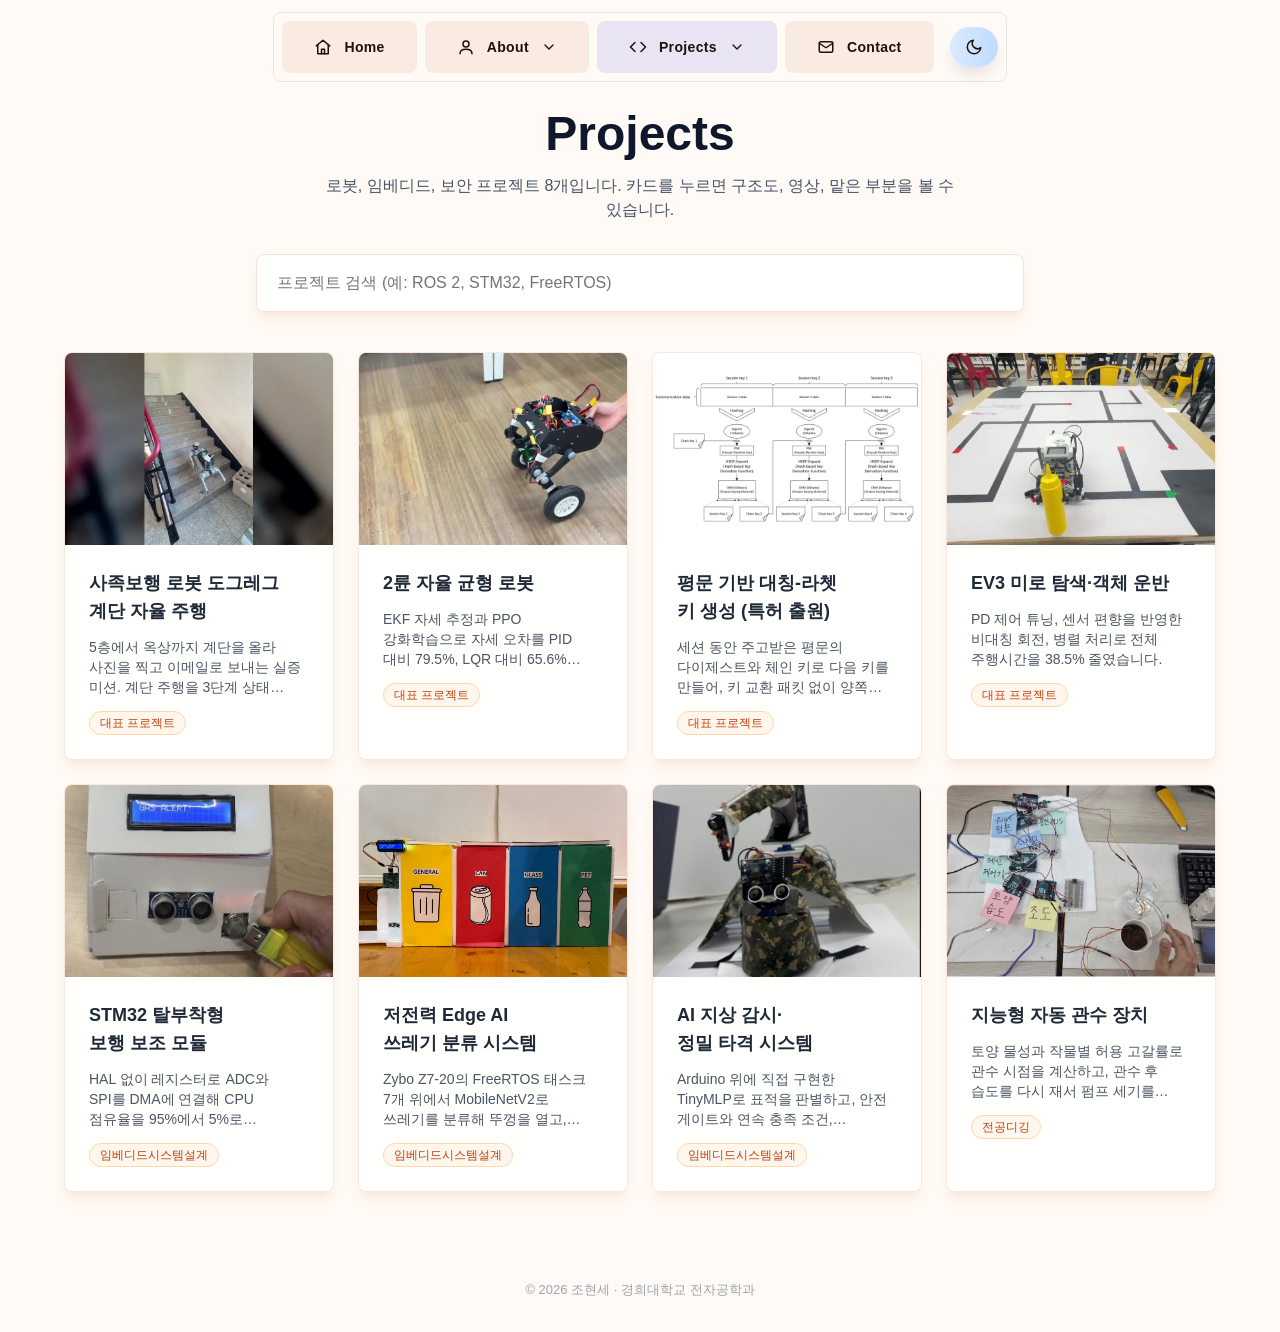
==== projects.html @ a8fcfc3b "포트폴리오 사이트 첫 배포 Co-Authored-By: Claude Opus 5.5 <noreply@anthropic.com> Claude-Session: https://claud" ====
<!doctype html>
<html lang="ko">
<head>
<meta charset="utf-8">
<meta name="viewport" content="width=device-width, initial-scale=1, viewport-fit=cover">
<title>Projects · 조현세</title>
<meta name="description" content="조현세의 로봇, 임베디드, 보안 프로젝트 목록">
<meta property="og:title" content="Projects · 조현세">
<meta property="og:description" content="조현세의 로봇, 임베디드, 보안 프로젝트 목록">
<meta property="og:image" content="https://hyuns-git.github.io/assets/media/go2-card.jpg">
<meta property="og:type" content="website">
<meta name="theme-color" content="#fffaf5">
<script>try{var t=localStorage.getItem('theme');if(t==='dark'||t==='light')document.documentElement.setAttribute('data-theme',t);}catch(e){}</script>
<link rel="stylesheet" href="assets/style.css">
</head>
<body>
<div class="nav-wrap">
<nav class="nav" aria-label="주요 메뉴">
<ul class="nav-items">
<li><a class="tile" href="index.html"><svg class="i" viewBox="0 0 24 24" aria-hidden="true"><path d="M3 10.5 12 3l9 7.5"/><path d="M5 9.5V21h14V9.5"/><path d="M10 21v-6h4v6"/></svg><span class="lbl">Home</span></a></li>
<li class="dd"><button class="tile" type="button" aria-expanded="false"><svg class="i" viewBox="0 0 24 24" aria-hidden="true"><circle cx="12" cy="8" r="4"/><path d="M4 21c0-4 3.6-6 8-6s8 2 8 6"/></svg><span class="lbl">About</span><svg class="i chev" viewBox="0 0 24 24" aria-hidden="true"><path d="m6 9 6 6 6-6"/></svg></button>
<ul class="menu">
<li><a href="resume.html">이력서</a></li>
<li><a href="contact.html">연락처</a></li>
<li class="sep" role="separator"></li>
<li><a href="https://github.com/hyuns-git">GitHub ↗</a></li>
</ul></li>
<li class="dd"><button class="tile" type="button" aria-expanded="false" aria-current="page"><svg class="i" viewBox="0 0 24 24" aria-hidden="true"><path d="m16 18 6-6-6-6"/><path d="m8 6-6 6 6 6"/></svg><span class="lbl">Projects</span><svg class="i chev" viewBox="0 0 24 24" aria-hidden="true"><path d="m6 9 6 6 6-6"/></svg></button>
<ul class="menu">
<li><a href="projects.html">전체 프로젝트</a></li>
<li class="sep" role="separator"></li>
<li><a href="projects/go2-stair.html">사족보행 로봇 도그레그 계단 자율 주행</a></li><li><a href="projects/balance-robot.html">2륜 자율 균형 로봇</a></li><li><a href="projects/patent.html">평문 기반 대칭-라쳇 키 생성 (특허 출원)</a></li><li><a href="projects/ev3.html">EV3 미로 탐색·객체 운반</a></li><li><a href="projects/walking-assist.html">STM32 탈부착형 보행 보조 모듈</a></li><li><a href="projects/edge-ai-trash.html">저전력 Edge AI 쓰레기 분류 시스템</a></li><li><a href="projects/turret.html">AI 지상 감시·정밀 타격 시스템</a></li><li><a href="projects/smart-irrigation.html">지능형 자동 관수 장치</a></li>
</ul></li>
<li><a class="tile" href="contact.html"><svg class="i" viewBox="0 0 24 24" aria-hidden="true"><rect x="3" y="5" width="18" height="14" rx="2"/><path d="m3 7 9 6 9-6"/></svg><span class="lbl">Contact</span></a></li>
</ul>
<button class="theme" type="button" aria-label="다크 모드 전환"><svg class="i moon" viewBox="0 0 24 24" aria-hidden="true"><path d="M21 12.8A9 9 0 1 1 11.2 3a7 7 0 0 0 9.8 9.8z"/></svg><svg class="i sun" viewBox="0 0 24 24" aria-hidden="true"><circle cx="12" cy="12" r="4"/><path d="M12 2v2M12 20v2M4.9 4.9l1.4 1.4M17.7 17.7l1.4 1.4M2 12h2M20 12h2M4.9 19.1l1.4-1.4M17.7 6.3l1.4-1.4"/></svg></button>
</nav>
</div>
<main class="page">
<div class="list-h">
  <h1>Projects</h1>
  <p>로봇, 임베디드, 보안 프로젝트 8개입니다. 카드를 누르면 구조도, 영상, 맡은 부분을 볼 수 있습니다.</p>
</div>
<input class="search" id="q" type="search" placeholder="프로젝트 검색 (예: ROS 2, STM32, FreeRTOS)" aria-label="프로젝트 검색">
<ul class="grid" id="grid">
<li data-q="사족보행 로봇 도그레그 계단 자율 주행 5층에서 옥상까지 계단을 올라 사진을 찍고 이메일로 보내는 실증 미션. 계단 주행을 3단계 상태 머신과 다중 안전장치로 설계했습니다. ros 2 jetson orin lidar imu python 대표 프로젝트"><a class="card" href="projects/go2-stair.html">
  <img src="assets/media/go2-card.jpg" alt="" loading="lazy">
  <div class="body"><h3>사족보행 로봇 도그레그 계단 자율 주행</h3><p>5층에서 옥상까지 계단을 올라 사진을 찍고 이메일로 보내는 실증 미션. 계단 주행을 3단계 상태 머신과 다중 안전장치로 설계했습니다.</p><span class="grp">대표 프로젝트</span></div>
</a></li>
<li data-q="2륜 자율 균형 로봇 ekf 자세 추정과 ppo 강화학습으로 자세 오차를 pid 대비 79.5%, lqr 대비 65.6% 줄였습니다. ros 2 esp32 raspberry pi 5 ekf ppo 대표 프로젝트"><a class="card" href="projects/balance-robot.html">
  <img src="assets/media/balance-card.jpg" alt="" loading="lazy">
  <div class="body"><h3>2륜 자율 균형 로봇</h3><p>EKF 자세 추정과 PPO 강화학습으로 자세 오차를 PID 대비 79.5%, LQR 대비 65.6% 줄였습니다.</p><span class="grp">대표 프로젝트</span></div>
</a></li>
<li data-q="평문 기반 대칭-라쳇 키 생성 (특허 출원) 세션 동안 주고받은 평문의 다이제스트와 체인 키로 다음 키를 만들어, 키 교환 패킷 없이 양쪽 키를 갱신하는 구조입니다. hkdf hmac merkle tree sha-256 대표 프로젝트"><a class="card" href="projects/patent.html">
  <img class="fig" src="assets/media/pat-chain.jpg" alt="" loading="lazy">
  <div class="body"><h3>평문 기반 대칭-라쳇 키 생성 (특허 출원)</h3><p>세션 동안 주고받은 평문의 다이제스트와 체인 키로 다음 키를 만들어, 키 교환 패킷 없이 양쪽 키를 갱신하는 구조입니다.</p><span class="grp">대표 프로젝트</span></div>
</a></li>
<li data-q="ev3 미로 탐색·객체 운반 pd 제어 튜닝, 센서 편향을 반영한 비대칭 회전, 병렬 처리로 전체 주행시간을 38.5% 줄였습니다. pd 제어 병렬 처리 lego ev3 대표 프로젝트"><a class="card" href="projects/ev3.html">
  <img src="assets/media/ev3-card.jpg" alt="" loading="lazy">
  <div class="body"><h3>EV3 미로 탐색·객체 운반</h3><p>PD 제어 튜닝, 센서 편향을 반영한 비대칭 회전, 병렬 처리로 전체 주행시간을 38.5% 줄였습니다.</p><span class="grp">대표 프로젝트</span></div>
</a></li>
<li data-q="stm32 탈부착형 보행 보조 모듈 hal 없이 레지스터로 adc와 spi를 dma에 연결해 cpu 점유율을 95%에서 5%로 낮췄습니다. 낙상, 가스, 장애물 경보. stm32 dma spi adc 임베디드시스템설계"><a class="card" href="projects/walking-assist.html">
  <img src="assets/media/p2-gas.jpg" alt="" loading="lazy">
  <div class="body"><h3>STM32 탈부착형 보행 보조 모듈</h3><p>HAL 없이 레지스터로 ADC와 SPI를 DMA에 연결해 CPU 점유율을 95%에서 5%로 낮췄습니다. 낙상, 가스, 장애물 경보.</p><span class="grp">임베디드시스템설계</span></div>
</a></li>
<li data-q="저전력 edge ai 쓰레기 분류 시스템 zybo z7-20의 freertos 태스크 7개 위에서 mobilenetv2로 쓰레기를 분류해 뚜껑을 열고, 적재량은 웹에서 봅니다. 분류 정확도 72.3%. freertos tflite micro mobilenetv2 flask 임베디드시스템설계"><a class="card" href="projects/edge-ai-trash.html">
  <img src="assets/media/p3-system.jpg" alt="" loading="lazy">
  <div class="body"><h3>저전력 Edge AI 쓰레기 분류 시스템</h3><p>Zybo Z7-20의 FreeRTOS 태스크 7개 위에서 MobileNetV2로 쓰레기를 분류해 뚜껑을 열고, 적재량은 웹에서 봅니다. 분류 정확도 72.3%.</p><span class="grp">임베디드시스템설계</span></div>
</a></li>
<li data-q="ai 지상 감시·정밀 타격 시스템 arduino 위에 직접 구현한 tinymlp로 표적을 판별하고, 안전 게이트와 연속 충족 조건, 쿨다운으로 오발을 막았습니다. arduino i2c timer pwm tinymlp 임베디드시스템설계"><a class="card" href="projects/turret.html">
  <img src="assets/media/p1-built.jpg" alt="" loading="lazy">
  <div class="body"><h3>AI 지상 감시·정밀 타격 시스템</h3><p>Arduino 위에 직접 구현한 TinyMLP로 표적을 판별하고, 안전 게이트와 연속 충족 조건, 쿨다운으로 오발을 막았습니다.</p><span class="grp">임베디드시스템설계</span></div>
</a></li>
<li data-q="지능형 자동 관수 장치 토양 물성과 작물별 허용 고갈률로 관수 시점을 계산하고, 관수 후 습도를 다시 재서 펌프 세기를 스스로 맞추는 장치. 최우수상. arduino i2c 멀티마스터 pwm 피드백 제어 전공디깅"><a class="card" href="projects/smart-irrigation.html">
  <img src="assets/media/dg-setup.jpg" alt="" loading="lazy">
  <div class="body"><h3>지능형 자동 관수 장치</h3><p>토양 물성과 작물별 허용 고갈률로 관수 시점을 계산하고, 관수 후 습도를 다시 재서 펌프 세기를 스스로 맞추는 장치. 최우수상.</p><span class="grp">전공디깅</span></div>
</a></li>
</ul>
<p class="empty" id="empty" hidden>검색 결과가 없습니다.</p>
</main>
<footer class="foot">© 2026 조현세 · 경희대학교 전자공학과</footer>
<script src="assets/site.js"></script>
</body>
</html>
---- assets/style.css ----
/* Layout: floating tile nav, centered hero, stat cards, blue feature cards, 4-col project grid,
   TOC + article card, mint resume cards. Measured from quantumnovice.github.io (cream bg, #c2410c). */
:root{
  --bg:#fffaf5; --fg:#1c1209;
  --accent:#c2410c; --accent-alt:#5e5ce6;
  --blue-100:#dbeafe; --blue-200:#bfdbfe; --blue-400:#60a5fa; --blue-600:#2563eb;
  --gray-400:#9ca3af; --gray-600:#4b5563; --gray-800:#1f2937; --slate-600:#475569; --slate-900:#0f172a;
  --card:rgba(255,255,255,.85); --card-solid:#ffffff; --nav-line:#e5e7eb;
  --tile:rgba(194,65,12,.08); --tile-on:rgba(94,92,230,.14);
  --teal-bg:#f0fdf9; --teal-line:#ccfbf1; --teal-700:#0f766e; --teal-800:#115e59; --teal-pill:#ccfbf1;
  --pill-bg:#fff7ed; --pill-line:#fed7aa;
  --shadow:0 10px 15px -3px rgba(194,65,12,.08),0 4px 6px -4px rgba(194,65,12,.08);
  /* diagram tokens */
  --surface:#ffffff; --rule:#eadfd5; --ink:var(--fg); --ink-2:#6b5f55; --ink-3:#a0938a;
  --laser:var(--accent); --laser-dim:rgba(194,65,12,.08); --warn:#dc2626;
  --font:-apple-system,BlinkMacSystemFont,"Segoe UI",Roboto,"Apple SD Gothic Neo","Malgun Gothic","Noto Sans KR",Oxygen,Ubuntu,Cantarell,"Helvetica Neue",sans-serif;
  --mono:ui-monospace,SFMono-Regular,Menlo,Consolas,monospace;
  color-scheme:light;
}
:root[data-theme="dark"]{
  --bg:#0b1020; --fg:#e8e6e3;
  --accent:#f97316; --accent-alt:#8b8aff;
  --blue-100:rgba(255,255,255,.03); --blue-200:rgba(255,255,255,.06); --blue-400:#7cb4ff; --blue-600:#93c5fd;
  --gray-400:#6b7280; --gray-600:#cbd5e1; --gray-800:#f1f5f9; --slate-600:#cbd5e1; --slate-900:#ffffff;
  --card:rgba(255,255,255,.03); --card-solid:#121831; --nav-line:rgba(255,255,255,.1);
  --tile:rgba(255,255,255,.04); --tile-on:rgba(139,138,255,.18);
  --teal-bg:rgba(45,212,191,.06); --teal-line:rgba(45,212,191,.18); --teal-700:#5eead4; --teal-800:#99f6e4; --teal-pill:rgba(45,212,191,.15);
  --pill-bg:rgba(249,115,22,.12); --pill-line:rgba(249,115,22,.3);
  --shadow:0 10px 25px -5px rgba(0,0,0,.4);
  --surface:#121831; --rule:#2a3150; --ink-2:#aab0c4; --ink-3:#6f7690; --laser-dim:rgba(249,115,22,.12); --warn:#f87171;
  color-scheme:dark;
}

:root{--faint:var(--ink-3)}
*{box-sizing:border-box}
[hidden]{display:none!important}
html{scroll-behavior:smooth}
body{margin:0;background:var(--bg);color:var(--fg);font-family:var(--font);font-size:16px;line-height:1.5;
  -webkit-font-smoothing:antialiased;word-break:keep-all;overflow-wrap:anywhere;
  padding-left:max(16px,env(safe-area-inset-left,0px));padding-right:max(16px,env(safe-area-inset-right,0px))}
a{color:inherit;text-decoration:none}
img,video{max-width:100%}
h1,h2,h3,h4{margin:0;text-wrap:balance}
p{margin:0}
svg.i{width:18px;height:18px;flex:none;fill:none;stroke:currentColor;stroke-width:2;stroke-linecap:round;stroke-linejoin:round}
a:focus-visible,button:focus-visible,input:focus-visible{outline:2px solid var(--accent);outline-offset:2px}

/* ---------- floating nav ---------- */
.nav-wrap{position:fixed;top:calc(12px + env(safe-area-inset-top,0px));left:0;right:0;z-index:50;display:flex;justify-content:center;
  padding-left:max(12px,env(safe-area-inset-left,0px));padding-right:max(12px,env(safe-area-inset-right,0px));pointer-events:none}
.nav{pointer-events:auto;display:flex;align-items:center;gap:8px;padding:8px;border:1px solid var(--nav-line);border-radius:8px;
  background:rgba(255,250,245,.72);backdrop-filter:blur(40px);-webkit-backdrop-filter:blur(40px);max-width:100%}
:root[data-theme="dark"] .nav{background:rgba(11,16,32,.72);box-shadow:0 25px 50px -12px rgba(0,0,0,.5)}
.nav-items{display:flex;gap:8px;list-style:none;margin:0;padding:0}
.nav-items > li{position:relative}
.tile{display:flex;align-items:center;gap:12px;padding:16px 32px;border-radius:8px;background:var(--tile);color:var(--fg);
  font:600 14px/20px var(--font);letter-spacing:.025em;border:0;cursor:pointer;white-space:nowrap;transition:transform .3s ease-out,background .3s}
.tile:hover{transform:translateY(-2px)}
.tile[aria-current="page"]{background:var(--tile-on)}
.tile .chev{width:16px;height:16px;transition:transform .2s}
.dd[data-open] .chev{transform:rotate(180deg)}
.menu{position:absolute;top:calc(100% + 8px);left:0;min-width:300px;list-style:none;margin:0;padding:8px;border:1px solid var(--nav-line);
  border-radius:8px;background:var(--card-solid);box-shadow:0 20px 40px -12px rgba(28,18,9,.25);display:none}
.dd[data-open] .menu{display:block}
.menu a{display:block;padding:9px 12px;border-radius:6px;font-size:14px;color:var(--fg)}
.menu a:hover{background:var(--tile)}
.menu .sep{height:1px;background:var(--nav-line);margin:6px 4px}
.theme{margin-left:8px;display:flex;align-items:center;justify-content:center;width:48px;height:40px;border-radius:999px;border:0;cursor:pointer;
  background:linear-gradient(to right,#dbeafe,#bfdbfe);color:#1c1209;box-shadow:0 10px 15px -3px rgba(0,0,0,.1)}
:root[data-theme="dark"] .theme{background:linear-gradient(to right,#374151,#1f2937);color:#fde68a}
.theme .sun{display:none}
:root[data-theme="dark"] .theme .sun{display:block}
:root[data-theme="dark"] .theme .moon{display:none}

.page{max-width:1152px;margin:0 auto;padding-top:calc(110px + env(safe-area-inset-top,0px));padding-bottom:64px}

/* ---------- home hero ---------- */
.hero{text-align:center;padding-top:10px}
.ring{width:128px;height:128px;margin:0 auto 32px;border-radius:50%;padding:4px;
  background:linear-gradient(to bottom right,var(--accent-alt),var(--accent));box-shadow:0 25px 50px -12px rgba(0,0,0,.25)}
.ring > span{width:100%;height:100%;border-radius:50%;display:flex;align-items:center;justify-content:center;background:var(--bg)}
.ring > span > span{width:112px;height:112px;border-radius:50%;overflow:hidden;display:flex;align-items:center;justify-content:center;
  background:#1e293b;color:#fff;font:700 40px/1 var(--font)}
.ring img{width:100%;height:100%;object-fit:cover}
.hero h1{font:400 24px/30px var(--font);color:var(--accent)}
.hero .loc{display:inline-flex;align-items:center;gap:4px;font-size:14px;line-height:20px;margin-top:0}
.hero .loc svg{width:14px;height:14px;color:#e11d48}
.hero .role{font-size:14px;line-height:20px}
.cta{display:flex;flex-wrap:wrap;justify-content:center;gap:8px;margin:48px 0 40px}
.btn{display:inline-flex;align-items:center;justify-content:center;gap:12px;padding:16px 32px;border-radius:8px;font:600 16px/24px var(--font);transition:transform .3s,box-shadow .3s,background .3s}
.btn:hover{transform:scale(1.05)}
.btn.primary{background:var(--accent);color:#fff}
.btn.primary:hover{box-shadow:0 25px 50px -12px rgba(194,65,12,.45)}
.btn.primary:hover .i{transform:translateX(4px)}
.btn .i{transition:transform .3s}
.btn.soft{background:var(--blue-100);border:1px solid rgba(0,0,0,.2);color:var(--fg)}
.btn.soft:hover{background:var(--blue-200)}
:root[data-theme="dark"] .btn.soft{border-color:rgba(255,255,255,.2)}
.social{display:flex;justify-content:center;gap:24px}
.social a{display:flex;padding:16px;border:1px solid rgba(0,0,0,.2);border-radius:8px;background:rgba(255,255,255,.05);transition:transform .3s,border-color .3s,color .3s}
.social a:hover{transform:scale(1.1);border-color:rgba(0,0,0,.4);color:var(--blue-400)}
:root[data-theme="dark"] .social a{border-color:rgba(255,255,255,.2)}
.social .i{width:22px;height:22px}

/* ---------- stats ---------- */
.stats{display:grid;grid-template-columns:repeat(3,minmax(0,1fr));gap:24px;padding:40px 0;max-width:1056px;margin:0 auto}
.stat{text-align:center;padding:32px;border-radius:8px;background:rgba(194,65,12,.04);border:1px solid rgba(194,65,12,.1);transition:transform .5s}
.stat:hover{transform:scale(1.05)}
:root[data-theme="dark"] .stat{background:rgba(255,255,255,.02);border-color:rgba(255,255,255,.1)}
.stat .ic{width:64px;height:64px;margin:0 auto 24px;border-radius:8px;display:flex;align-items:center;justify-content:center;color:var(--accent);
  background:linear-gradient(to bottom right,rgba(194,65,12,.2),rgba(94,92,230,.2))}
.stat .ic .i{width:26px;height:26px}
.stat b{display:block;font:400 36px/40px var(--font);margin-bottom:8px;
  background:linear-gradient(to right,var(--accent-alt),var(--accent));-webkit-background-clip:text;background-clip:text;color:transparent}
.stat span{font-size:16px;color:var(--gray-600)}

/* ---------- featured (blue cards) ---------- */
.featured{padding:16px 0;max-width:1056px;margin:0 auto}
.sec-title{text-align:center;font:400 24px/32px var(--font);color:var(--accent);margin-bottom:16px}
.feat{list-style:none;padding:0;margin:0;display:grid;gap:24px}
.feat a{display:flex;align-items:center;gap:24px;padding:32px;border-radius:8px;background:var(--blue-100);border:1px solid rgba(255,255,255,.1);transition:transform .5s,background .5s}
.feat a:hover{transform:scale(1.02);background:var(--blue-200)}
.feat .txt{flex:1;min-width:0}
.feat h3{font:700 18px/28px var(--font);color:var(--gray-600);margin-bottom:8px;transition:color .3s}
.feat a:hover h3{color:var(--blue-600)}
.feat .meta{display:flex;flex-wrap:wrap;align-items:center;gap:4px 12px;color:var(--gray-600);font-size:16px}
.feat .meta .v{font-weight:600;color:var(--blue-400)}
.feat .meta .dot{width:4px;height:4px;border-radius:50%;background:currentColor}
.feat .num{text-align:center;flex:none;min-width:84px}
.feat .num b{display:block;font:700 24px/32px var(--font);color:var(--blue-400)}
.feat .num span{font-size:12px;color:var(--gray-600)}
.feat .go{flex:none;color:var(--gray-600)}
.more{display:flex;justify-content:center;margin-top:48px}

/* ---------- list pages ---------- */
.list-h{text-align:center;margin-bottom:32px}
.list-h h1{font:700 48px/1 var(--font);color:var(--slate-900);margin-bottom:16px}
.list-h p{max-width:672px;margin:0 auto;color:var(--slate-600)}
.search{display:block;width:100%;max-width:768px;margin:0 auto 40px;padding:16px 20px;border-radius:8px;border:1px solid rgba(194,65,12,.15);
  background:var(--card);color:var(--fg);font:16px/24px var(--font);box-shadow:var(--shadow);outline:none}
.search:focus{border-color:rgba(194,65,12,.4)}
.grid{display:grid;grid-template-columns:repeat(4,minmax(0,1fr));gap:24px;list-style:none;padding:0;margin:0}
.card{display:block;height:100%;overflow:hidden;border-radius:8px;border:1px solid rgba(194,65,12,.12);background:var(--card);box-shadow:var(--shadow);transition:transform .3s,border-color .3s}
.card:hover{transform:translateY(-4px);border-color:rgba(194,65,12,.3)}
.card img{display:block;width:100%;height:192px;object-fit:cover;background:#fff}
.card img.fig{object-fit:contain}
.card .body{padding:24px}
.card h3{font:700 18px/28px var(--font);color:var(--gray-800);margin-bottom:12px}
.card p{font-size:14px;line-height:20px;color:var(--gray-600);display:-webkit-box;-webkit-line-clamp:3;-webkit-box-orient:vertical;overflow:hidden}
.card .grp{display:inline-block;margin-top:14px;font-size:12px;color:var(--accent);background:var(--pill-bg);border:1px solid var(--pill-line);padding:2px 10px;border-radius:999px}
.empty{text-align:center;color:var(--gray-600);padding:32px 0}

/* ---------- article (project detail) ---------- */
.back{display:inline-flex;align-items:center;gap:8px;padding:8px 16px;border-radius:6px;background:var(--accent);color:#fff;font-size:14px;margin-bottom:20px}
.art-wrap{display:grid;grid-template-columns:250px minmax(0,1fr);gap:32px;align-items:start}
.toc{position:sticky;top:120px;padding:16px;border-radius:12px;background:var(--card);border:1px solid rgba(194,65,12,.08);box-shadow:var(--shadow)}
.toc b{display:block;font-size:14px;margin-bottom:8px}
.toc ol{list-style:none;margin:0;padding:0;display:grid;gap:2px}
.toc a{display:block;padding:6px 8px;border-radius:6px;font-size:14px;color:var(--gray-600)}
.toc a:hover,.toc a.on{background:var(--tile);color:var(--accent)}
.article{padding:32px;border-radius:12px;background:var(--card-solid);box-shadow:var(--shadow);border:1px solid rgba(194,65,12,.06);min-width:0;font-size:15px;line-height:1.75}
.pills{display:flex;flex-wrap:wrap;gap:8px;margin-bottom:14px}
.pill{font-size:12px;line-height:18px;padding:3px 10px;border-radius:999px;border:1px solid var(--nav-line);color:var(--gray-600);background:transparent}
.pill.date{background:var(--pill-bg);border-color:var(--pill-line);color:var(--accent);font-weight:600}
.article h1{font:700 26px/1.3 var(--font);color:var(--slate-900)}
.article .sub{color:var(--gray-600);font-size:14px;margin-top:8px}
.article section{margin-top:40px;scroll-margin-top:120px}
.article h2{font:700 19px/1.4 var(--font);color:var(--slate-900);margin-bottom:14px}
.article p{margin-bottom:12px}
.article .note{color:var(--gray-600);font-size:14px}
.article a{color:var(--accent);text-decoration:underline;text-underline-offset:3px}
.summary{margin:24px 0 0;border-top:1px solid var(--rule)}
.summary > div{display:grid;grid-template-columns:4.5rem minmax(0,1fr);gap:16px;padding:12px 0;border-bottom:1px solid var(--rule)}
.summary dt{font-weight:700;color:var(--accent);font-size:14px;padding-top:2px}
.summary dd{margin:0}
.media{margin-top:24px}
.media video,.media img.wide{display:block;width:100%;border-radius:8px;border:1px solid var(--rule);background:#f5efe9}
.media img.wide{background:#fff}
.cap{display:flex;flex-wrap:wrap;justify-content:space-between;gap:2px 12px;margin-top:6px;color:var(--ink-3);font-size:12px}
.clips{display:grid;grid-template-columns:repeat(2,minmax(0,1fr));gap:12px;margin-top:12px}
.clips video{display:block;width:100%;aspect-ratio:1/1;object-fit:cover;border-radius:8px;border:1px solid var(--rule)}
.gallery{display:grid;grid-template-columns:repeat(3,minmax(0,1fr));gap:12px;margin-top:16px}
.gallery.g4{grid-template-columns:repeat(4,minmax(0,1fr))}
.gallery img{display:block;width:100%;aspect-ratio:1/1;object-fit:cover;border-radius:8px;border:1px solid var(--rule)}
.gallery img.fit{object-fit:contain;background:#fff}
.diagram{overflow-x:auto;border:1px solid var(--rule);border-radius:8px;background:var(--surface);padding:12px}
.diagram svg{display:block;min-width:560px;width:100%;height:auto}
.log{list-style:none;padding:0;margin:0;display:grid;gap:10px}
.log li{display:grid;grid-template-columns:2rem minmax(0,1fr);gap:8px;padding:14px 16px;border-radius:8px;background:var(--blue-100)}
.log .i{font-family:var(--mono);color:var(--blue-400);font-size:13px;font-weight:700;padding-top:3px}
.log .p{font-weight:700;color:var(--gray-800)}
.log .a{color:var(--gray-600);font-size:14px;margin-top:2px}
ul.role{margin:0;padding-left:1.2em}
ul.role li{margin-bottom:4px}
ul.role li::marker{color:var(--accent)}
.kv{display:grid;grid-template-columns:minmax(0,9rem) minmax(0,1fr);gap:8px 16px;margin:0}
.kv dt{color:var(--gray-600)}
.kv dd{margin:0;font-variant-numeric:tabular-nums}
.bars{display:grid;gap:12px}
.bar-row{display:grid;grid-template-columns:5.5rem minmax(0,1fr) 3.6rem;gap:14px;align-items:center}
.bar-row .mono{color:var(--gray-600);font-size:13px}
.track{height:14px;background:var(--blue-100);border-radius:4px;overflow:hidden}
.fill{height:100%;background:var(--gray-400)}
.bar-row.best .fill{background:var(--accent)}
.bar-row.best .mono,.bar-row.best .val{color:var(--accent)}
.val{font-weight:700;text-align:right;font-variant-numeric:tabular-nums}
.links{list-style:none;padding:0;margin:0;display:grid;gap:6px}
.links .mono{color:var(--ink-3);margin-left:8px;font-size:13px}
.mono{font-family:var(--mono)}
.mission{display:grid;grid-template-columns:minmax(0,.8fr) minmax(0,1.2fr);gap:20px;align-items:start;margin-top:24px}
.mission > *{min-width:0}
.mission video{display:block;width:100%;aspect-ratio:9/16;max-height:600px;object-fit:cover;border-radius:8px;border:1px solid var(--rule)}
.mission .mono{font-size:12px;color:var(--ink-3)}
.steps{list-style:none;padding:0;margin:8px 0 0;display:grid;gap:6px}
.steps button,.steps li.off > div{width:100%;display:grid;grid-template-columns:2.8rem minmax(0,1fr) auto;gap:10px;align-items:center;text-align:left;padding:11px 14px;border:0;border-radius:8px;background:var(--blue-100);color:var(--fg);font:inherit;font-size:14px;cursor:pointer;transition:background .3s}
.steps button:hover{background:var(--blue-200)}
.steps button.on{background:var(--tile-on);box-shadow:inset 0 0 0 1px var(--accent-alt)}
.steps .tc{font-family:var(--mono);font-size:12px;color:var(--blue-400)}
.steps .sp{font-size:12px;color:var(--gray-600)}
.steps li.off > div{cursor:default;background:transparent;border:1px dashed var(--nav-line);color:var(--gray-600)}
.pager{display:flex;justify-content:space-between;gap:16px;margin-top:48px;padding-top:20px;border-top:1px solid var(--rule)}
.pager a{text-decoration:none;color:var(--fg);max-width:48%;font-weight:600;font-size:14px}
.pager a:hover{color:var(--accent)}
.pager small{display:block;color:var(--ink-3);font-weight:400;font-size:12px}

/* ---------- resume ---------- */
.cv{max-width:720px;margin:0 auto}
.cv-h{display:flex;align-items:center;gap:40px;margin-bottom:40px}
.cv-photo{width:200px;height:252px;flex:none;border-radius:4px;overflow:hidden;background:#e5e7eb;box-shadow:0 10px 25px -10px rgba(28,18,9,.3)}
.cv-photo img{display:block;width:100%;height:100%;object-fit:cover}
.cv-h h1{font:700 36px/1.2 var(--font);color:var(--slate-900)}
.cv-h .tag{color:#ca8a04;font-size:13px;margin:8px 0 10px}
.cv-h p{font-size:16px;line-height:1.6}
.cv-h a,.cv > p a{color:var(--accent);text-decoration:underline;text-underline-offset:3px}
.cv > p{line-height:1.7}
.cv h2{font:700 24px/1.3 var(--font);color:var(--slate-900);padding-bottom:6px;border-bottom:1px solid #6b6b6b;margin:36px 0 16px}
:root[data-theme="dark"] .cv h2{border-color:var(--nav-line)}
.cv h3.sub{font:500 20px/1.3 var(--font);margin:-6px 0 16px}
.ent{list-style:none;padding:0;margin:0;display:grid;gap:12px}
.ent li{position:relative;padding:14px 16px;border-radius:8px;background:var(--teal-bg);border:1px solid var(--teal-line);box-shadow:0 4px 10px -4px rgba(15,118,110,.15)}
.ent .t{font-size:16px;color:var(--teal-700);padding-right:96px}
.ent .o{font-size:12px;font-weight:600;color:var(--teal-800);margin-top:2px}
.ent .d{font-size:12px;color:var(--gray-600);margin-top:6px}
.ent .yr{position:absolute;top:14px;right:16px;font-size:11px;padding:2px 9px;border-radius:999px;background:var(--teal-pill);color:var(--teal-800)}
.ent a{color:var(--teal-700);text-decoration:underline;font-size:12px}
.skills{display:grid;gap:16px}
.skills > div{display:grid;grid-template-columns:9.5rem minmax(0,1fr);gap:16px}
.skills .lv{font-weight:700;color:var(--teal-700);font-size:14px;padding-top:4px}
.skills .lv small{display:block;color:var(--gray-600);font-weight:400;font-size:12px}
.skills ul{list-style:none;padding:0;margin:0;display:flex;flex-wrap:wrap;gap:6px}
.skills li{font-size:13px;padding:3px 10px;border-radius:999px;background:var(--teal-pill);color:var(--teal-800)}

/* ---------- contact ---------- */
.contact{max-width:768px;margin:0 auto;padding:32px;border-radius:12px;background:var(--card-solid);box-shadow:var(--shadow);border:1px solid rgba(194,65,12,.08)}
.contact dl{display:grid;grid-template-columns:6rem minmax(0,1fr);gap:16px;margin:0}
.contact dt{color:var(--gray-600);font-size:14px;padding-top:2px}
.contact dd{margin:0;word-break:break-all}
.contact dd a{color:var(--accent);text-decoration:underline;text-underline-offset:3px}
.copy{margin-left:10px;font:13px var(--font);padding:3px 10px;border-radius:6px;border:1px solid var(--nav-line);background:var(--bg);color:var(--gray-600);cursor:pointer}

.foot{text-align:center;color:var(--gray-400);font-size:13px;padding:24px 0 calc(32px + env(safe-area-inset-bottom,0px))}

/* ---------- responsive ---------- */
@media (max-width:1024px){
  .grid{grid-template-columns:repeat(3,minmax(0,1fr))}
  .tile{padding:14px 20px}
}
@media (max-width:860px){
  .grid{grid-template-columns:repeat(2,minmax(0,1fr))}
  .art-wrap{grid-template-columns:minmax(0,1fr)}
  .toc{position:static}
  .tile{padding:12px 14px;gap:8px}
}
@media (max-width:640px){
  .nav{gap:4px;padding:6px}
  .nav-items{gap:4px}
  .tile{padding:10px;gap:6px;font-size:13px}
  .tile .lbl{display:none}
  .tile[aria-current="page"] .lbl{display:inline}
  .theme{margin-left:2px;width:40px;height:36px}
  .page{padding-top:calc(88px + env(safe-area-inset-top,0px))}
  .cta{flex-direction:column;align-items:stretch;margin:36px 0 32px}
  .stats{gap:8px;padding:32px 0}
  .stat{padding:16px 6px}
  .stat .ic{width:44px;height:44px;margin-bottom:12px}
  .stat .ic .i{width:20px;height:20px}
  .stat b{font-size:28px;line-height:32px;margin-bottom:4px}
  .stat span{font-size:13px}
  .feat{gap:14px}
  .feat a{flex-wrap:wrap;padding:22px;gap:10px 12px}
  .feat .txt{flex-basis:100%}
  .feat .num{text-align:left;display:flex;align-items:baseline;gap:8px;min-width:0;flex:1}
  .feat .meta{font-size:14px}
  .menu{position:fixed;left:12px;right:12px;top:72px;min-width:0;max-height:70vh;overflow:auto}
  .grid{grid-template-columns:minmax(0,1fr)}
  .list-h h1{font-size:36px}
  .article{padding:20px}
  .summary > div,.kv,.skills > div,.contact dl{grid-template-columns:minmax(0,1fr);gap:2px}
  .kv dd{margin-bottom:8px}
  .gallery,.gallery.g4{grid-template-columns:repeat(2,minmax(0,1fr));gap:8px}
  .clips,.mission{grid-template-columns:minmax(0,1fr)}
  .mission video{max-height:520px;width:auto;margin-inline:auto}
  .cv-h{flex-direction:column;align-items:flex-start;gap:20px}
  .cv-photo{width:132px;height:166px}
  .cv-h h1{font-size:30px}
}
@media (prefers-reduced-motion:reduce){*{transition:none!important;scroll-behavior:auto!important}}
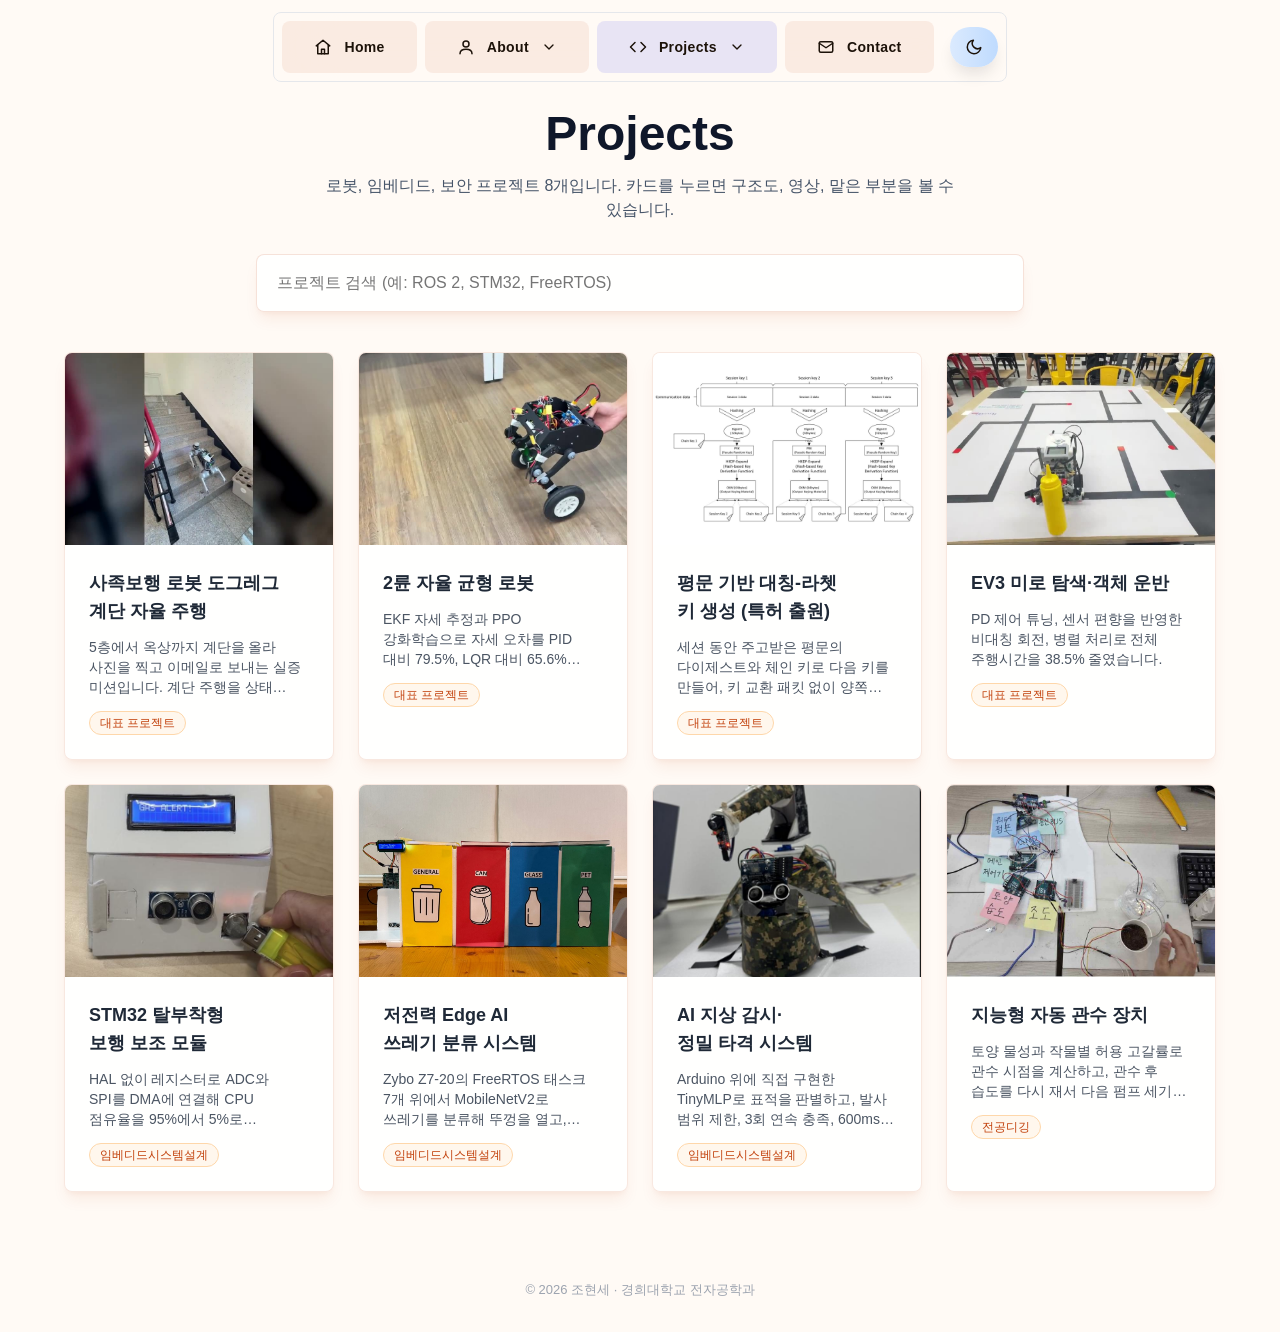
==== commit 1409e831: "포트폴리오 문장 다듬기 Co-Authored-By: Claude Opus 5.5 <noreply@anthropic.com> Claude-Session: https://claude." ====
--- a/projects.html
+++ b/projects.html
@@ -43,9 +43,9 @@
 </div>
 <input class="search" id="q" type="search" placeholder="프로젝트 검색 (예: ROS 2, STM32, FreeRTOS)" aria-label="프로젝트 검색">
 <ul class="grid" id="grid">
-<li data-q="사족보행 로봇 도그레그 계단 자율 주행 5층에서 옥상까지 계단을 올라 사진을 찍고 이메일로 보내는 실증 미션. 계단 주행을 3단계 상태 머신과 다중 안전장치로 설계했습니다. ros 2 jetson orin lidar imu python 대표 프로젝트"><a class="card" href="projects/go2-stair.html">
+<li data-q="사족보행 로봇 도그레그 계단 자율 주행 5층에서 옥상까지 계단을 올라 사진을 찍고 이메일로 보내는 실증 미션입니다. 계단 주행을 상태 3개와 안전 정지 조건 4개로 나눠 설계했습니다. ros 2 jetson orin lidar imu python 대표 프로젝트"><a class="card" href="projects/go2-stair.html">
   <img src="assets/media/go2-card.jpg" alt="" loading="lazy">
-  <div class="body"><h3>사족보행 로봇 도그레그 계단 자율 주행</h3><p>5층에서 옥상까지 계단을 올라 사진을 찍고 이메일로 보내는 실증 미션. 계단 주행을 3단계 상태 머신과 다중 안전장치로 설계했습니다.</p><span class="grp">대표 프로젝트</span></div>
+  <div class="body"><h3>사족보행 로봇 도그레그 계단 자율 주행</h3><p>5층에서 옥상까지 계단을 올라 사진을 찍고 이메일로 보내는 실증 미션입니다. 계단 주행을 상태 3개와 안전 정지 조건 4개로 나눠 설계했습니다.</p><span class="grp">대표 프로젝트</span></div>
 </a></li>
 <li data-q="2륜 자율 균형 로봇 ekf 자세 추정과 ppo 강화학습으로 자세 오차를 pid 대비 79.5%, lqr 대비 65.6% 줄였습니다. ros 2 esp32 raspberry pi 5 ekf ppo 대표 프로젝트"><a class="card" href="projects/balance-robot.html">
   <img src="assets/media/balance-card.jpg" alt="" loading="lazy">
@@ -59,21 +59,21 @@
   <img src="assets/media/ev3-card.jpg" alt="" loading="lazy">
   <div class="body"><h3>EV3 미로 탐색·객체 운반</h3><p>PD 제어 튜닝, 센서 편향을 반영한 비대칭 회전, 병렬 처리로 전체 주행시간을 38.5% 줄였습니다.</p><span class="grp">대표 프로젝트</span></div>
 </a></li>
-<li data-q="stm32 탈부착형 보행 보조 모듈 hal 없이 레지스터로 adc와 spi를 dma에 연결해 cpu 점유율을 95%에서 5%로 낮췄습니다. 낙상, 가스, 장애물 경보. stm32 dma spi adc 임베디드시스템설계"><a class="card" href="projects/walking-assist.html">
+<li data-q="stm32 탈부착형 보행 보조 모듈 hal 없이 레지스터로 adc와 spi를 dma에 연결해 cpu 점유율을 95%에서 5%로 낮췄습니다. 낙상, 가스, 장애물은 진동과 부저로 알립니다. stm32 dma spi adc 임베디드시스템설계"><a class="card" href="projects/walking-assist.html">
   <img src="assets/media/p2-gas.jpg" alt="" loading="lazy">
-  <div class="body"><h3>STM32 탈부착형 보행 보조 모듈</h3><p>HAL 없이 레지스터로 ADC와 SPI를 DMA에 연결해 CPU 점유율을 95%에서 5%로 낮췄습니다. 낙상, 가스, 장애물 경보.</p><span class="grp">임베디드시스템설계</span></div>
+  <div class="body"><h3>STM32 탈부착형 보행 보조 모듈</h3><p>HAL 없이 레지스터로 ADC와 SPI를 DMA에 연결해 CPU 점유율을 95%에서 5%로 낮췄습니다. 낙상, 가스, 장애물은 진동과 부저로 알립니다.</p><span class="grp">임베디드시스템설계</span></div>
 </a></li>
 <li data-q="저전력 edge ai 쓰레기 분류 시스템 zybo z7-20의 freertos 태스크 7개 위에서 mobilenetv2로 쓰레기를 분류해 뚜껑을 열고, 적재량은 웹에서 봅니다. 분류 정확도 72.3%. freertos tflite micro mobilenetv2 flask 임베디드시스템설계"><a class="card" href="projects/edge-ai-trash.html">
   <img src="assets/media/p3-system.jpg" alt="" loading="lazy">
   <div class="body"><h3>저전력 Edge AI 쓰레기 분류 시스템</h3><p>Zybo Z7-20의 FreeRTOS 태스크 7개 위에서 MobileNetV2로 쓰레기를 분류해 뚜껑을 열고, 적재량은 웹에서 봅니다. 분류 정확도 72.3%.</p><span class="grp">임베디드시스템설계</span></div>
 </a></li>
-<li data-q="ai 지상 감시·정밀 타격 시스템 arduino 위에 직접 구현한 tinymlp로 표적을 판별하고, 안전 게이트와 연속 충족 조건, 쿨다운으로 오발을 막았습니다. arduino i2c timer pwm tinymlp 임베디드시스템설계"><a class="card" href="projects/turret.html">
+<li data-q="ai 지상 감시·정밀 타격 시스템 arduino 위에 직접 구현한 tinymlp로 표적을 판별하고, 발사 범위 제한, 3회 연속 충족, 600ms 쿨다운으로 오발을 막았습니다. arduino i2c timer pwm tinymlp 임베디드시스템설계"><a class="card" href="projects/turret.html">
   <img src="assets/media/p1-built.jpg" alt="" loading="lazy">
-  <div class="body"><h3>AI 지상 감시·정밀 타격 시스템</h3><p>Arduino 위에 직접 구현한 TinyMLP로 표적을 판별하고, 안전 게이트와 연속 충족 조건, 쿨다운으로 오발을 막았습니다.</p><span class="grp">임베디드시스템설계</span></div>
+  <div class="body"><h3>AI 지상 감시·정밀 타격 시스템</h3><p>Arduino 위에 직접 구현한 TinyMLP로 표적을 판별하고, 발사 범위 제한, 3회 연속 충족, 600ms 쿨다운으로 오발을 막았습니다.</p><span class="grp">임베디드시스템설계</span></div>
 </a></li>
-<li data-q="지능형 자동 관수 장치 토양 물성과 작물별 허용 고갈률로 관수 시점을 계산하고, 관수 후 습도를 다시 재서 펌프 세기를 스스로 맞추는 장치. 최우수상. arduino i2c 멀티마스터 pwm 피드백 제어 전공디깅"><a class="card" href="projects/smart-irrigation.html">
+<li data-q="지능형 자동 관수 장치 토양 물성과 작물별 허용 고갈률로 관수 시점을 계산하고, 관수 후 습도를 다시 재서 다음 펌프 세기를 조정하는 장치입니다. arduino i2c 멀티마스터 pwm 피드백 제어 전공디깅"><a class="card" href="projects/smart-irrigation.html">
   <img src="assets/media/dg-setup.jpg" alt="" loading="lazy">
-  <div class="body"><h3>지능형 자동 관수 장치</h3><p>토양 물성과 작물별 허용 고갈률로 관수 시점을 계산하고, 관수 후 습도를 다시 재서 펌프 세기를 스스로 맞추는 장치. 최우수상.</p><span class="grp">전공디깅</span></div>
+  <div class="body"><h3>지능형 자동 관수 장치</h3><p>토양 물성과 작물별 허용 고갈률로 관수 시점을 계산하고, 관수 후 습도를 다시 재서 다음 펌프 세기를 조정하는 장치입니다.</p><span class="grp">전공디깅</span></div>
 </a></li>
 </ul>
 <p class="empty" id="empty" hidden>검색 결과가 없습니다.</p>
--- a/assets/style.css
+++ b/assets/style.css
@@ -34,6 +34,7 @@
 :root{--faint:var(--ink-3)}
 *{box-sizing:border-box}
 [hidden]{display:none!important}
+figure{margin:0}
 html{scroll-behavior:smooth}
 body{margin:0;background:var(--bg);color:var(--fg);font-family:var(--font);font-size:16px;line-height:1.5;
   -webkit-font-smoothing:antialiased;word-break:keep-all;overflow-wrap:anywhere;
